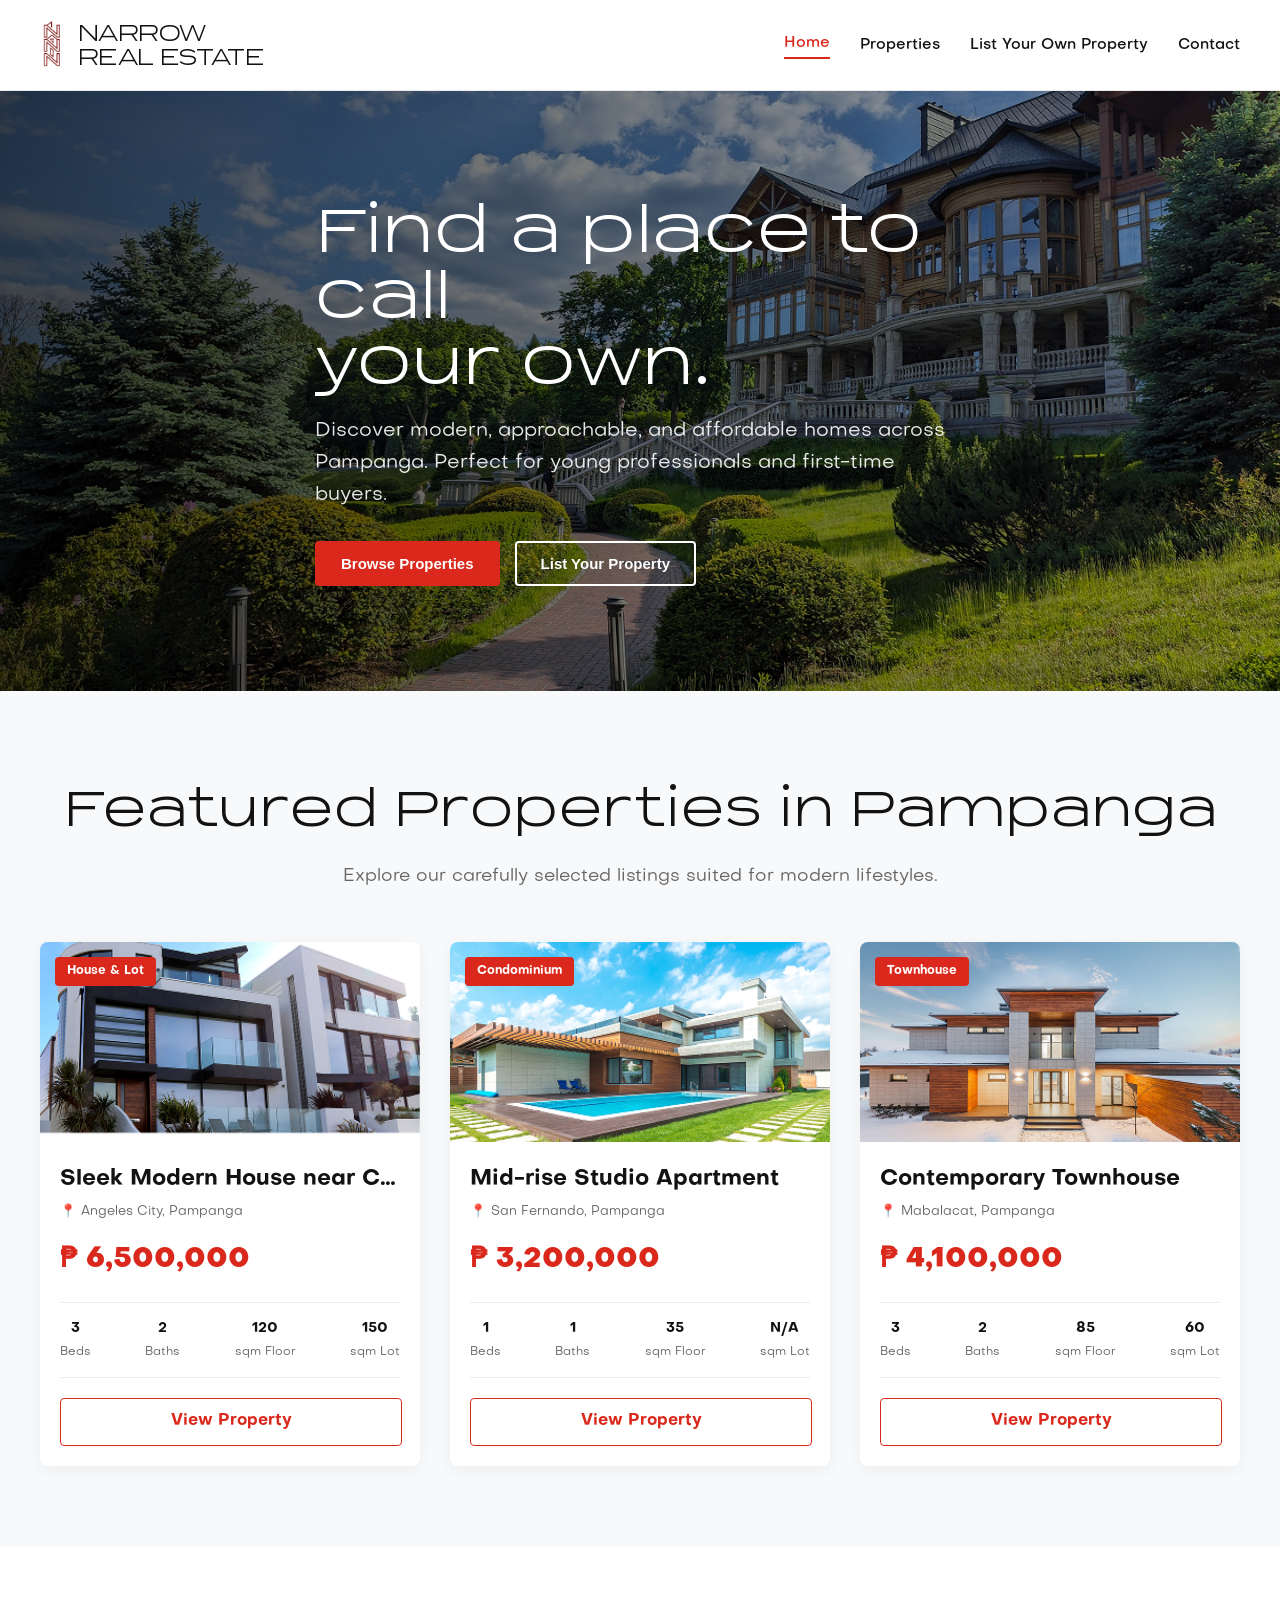
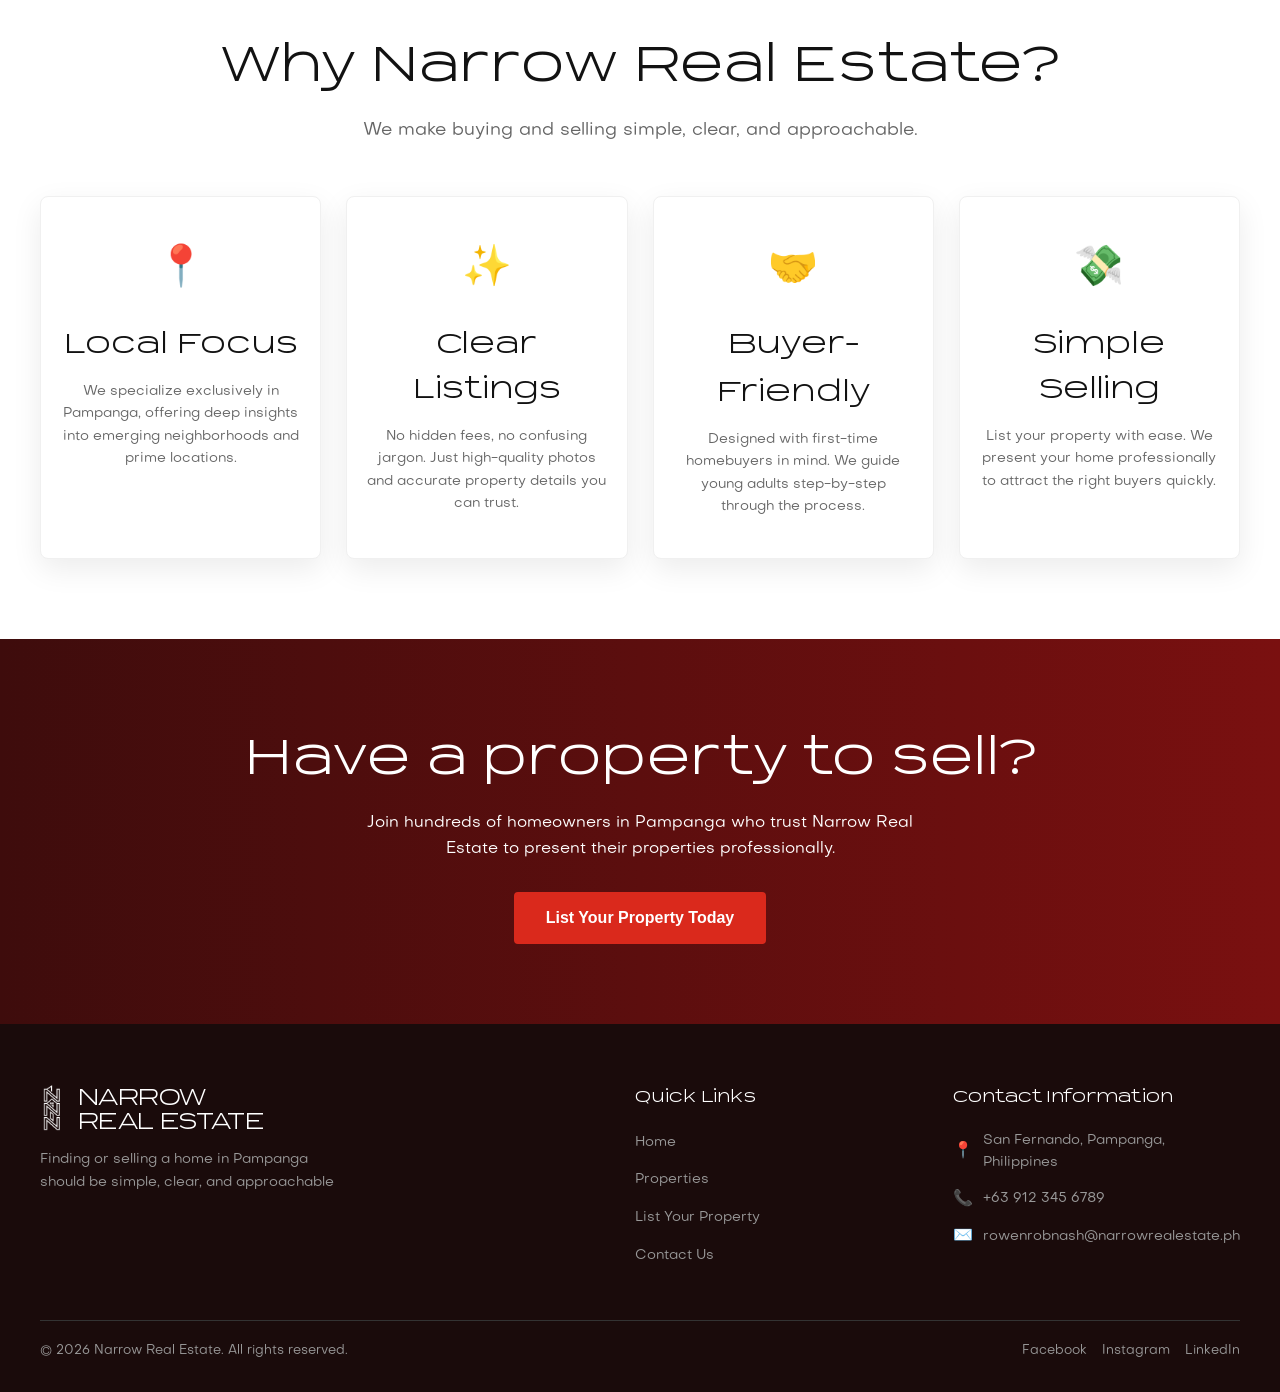
==== index.html @ ad701f7e "Index/Home Page" ====
<!DOCTYPE html>
<html lang="en">
<head>
    <meta charset="UTF-8">
    <meta name="viewport" content="width=device-width, initial-scale=1.0">
    <title>Narrow Real Estate</title>
    <link rel="stylesheet" href="styles.css">
    <link rel="stylesheet" href="index.css">
</head>
<body>

    <header>
        <div class="nav-container">
            <a href="#" class="logo">
                <img src="images/narrow.png" alt="Narrow Real Estate Logo" class="brand-logo-img">
                <div class="brand-text">
                    <span>NARROW</span>
                    <span>REAL ESTATE</span>
                </div>
            </a>
            <nav class="nav-links">
                <a href="#" class="active">Home</a>
                <a href="#">Properties</a>
                <a href="#">List Your Own Property</a>
                <a href="#">Contact</a>
            </nav>
        </div>
    </header>

    <section class="hero">
        <div class="container">
            <div class="hero-content">
                <h1>Find a place to<br>call<br>your own.</h1>
                <p>Discover modern, approachable, and affordable homes across Pampanga. Perfect for young professionals and first-time buyers.</p>
                <div class="hero-buttons">
                    <button type="button" class="btn btn-primary">Browse Properties</button>
                    <button type="button" class="btn btn-outline">List Your Property</button>
                </div>
            </div>
        </div>
    </section>

    <section class="featured-properties">
        <div class="container">
            <h2 class="section-title">Featured Properties in Pampanga</h2>
            <p class="section-subtitle">Explore our carefully selected listings suited for modern lifestyles.</p>

            <div class="properties-grid">
                <div class="property-card">
                    <div class="property-img-container">
                        <span class="badge">House &amp; Lot</span>
                        <img src="images/house1.png" alt="Sleek Modern House">
                    </div>
                    <div class="property-info">
                        <h3>Sleek Modern House near Clark</h3>
                        <div class="location">
                            <span class="icon">📍</span> Angeles City, Pampanga
                        </div>
                        <div class="price">₱ 6,500,000</div>
                        <div class="stats">
                            <div class="stat-item"><span>3</span> Beds</div>
                            <div class="stat-item"><span>2</span> Baths</div>
                            <div class="stat-item"><span>120</span> sqm Floor</div>
                            <div class="stat-item"><span>150</span> sqm Lot</div>
                        </div>
                        <a href="#" class="btn-view">View Property</a>
                    </div>
                </div>

                <div class="property-card">
                    <div class="property-img-container">
                        <span class="badge">Condominium</span>
                        <img src="images/house2.png" alt="Studio Apartment">
                    </div>
                    <div class="property-info">
                        <h3>Mid<span class="sans-hyphen">-</span>rise Studio Apartment</h3>
                        <div class="location">
                            <span class="icon">📍</span> San Fernando, Pampanga
                        </div>
                        <div class="price">₱ 3,200,000</div>
                        <div class="stats">
                            <div class="stat-item"><span>1</span> Beds</div>
                            <div class="stat-item"><span>1</span> Baths</div>
                            <div class="stat-item"><span>35</span> sqm Floor</div>
                            <div class="stat-item"><span>N/A</span> sqm Lot</div>
                        </div>
                        <a href="#" class="btn-view">View Property</a>
                    </div>
                </div>

                <div class="property-card">
                    <div class="property-img-container">
                        <span class="badge">Townhouse</span>
                        <img src="images/house3.png" alt="Contemporary Townhouse">
                    </div>
                    <div class="property-info">
                        <h3>Contemporary Townhouse</h3>
                        <div class="location">
                            <span class="icon">📍</span> Mabalacat, Pampanga
                        </div>
                        <div class="price">₱ 4,100,000</div>
                        <div class="stats">
                            <div class="stat-item"><span>3</span> Beds</div>
                            <div class="stat-item"><span>2</span> Baths</div>
                            <div class="stat-item"><span>85</span> sqm Floor</div>
                            <div class="stat-item"><span>60</span> sqm Lot</div>
                        </div>
                        <a href="#" class="btn-view">View Property</a>
                    </div>
                </div>
            </div>
        </div>
    </section>

    <section class="why-us">
        <div class="container">
            <h2 class="section-title">Why Narrow Real Estate?</h2>
            <p class="section-subtitle">We make buying and selling simple, clear, and approachable.</p>

            <div class="features-grid">
                <div class="feature-card">
                    <span class="feature-icon">📍</span>
                    <h3>Local Focus</h3>
                    <p>We specialize exclusively in Pampanga, offering deep insights into emerging neighborhoods and prime locations.</p>
                </div>
                <div class="feature-card">
                    <span class="feature-icon">✨</span>
                    <h3>Clear Listings</h3>
                    <p>No hidden fees, no confusing jargon. Just high-quality photos and accurate property details you can trust.</p>
                </div>
                <div class="feature-card">
                    <span class="feature-icon">🤝</span>
                    <h3>Buyer<span class="sans-hyphen">-</span>Friendly</h3>
                    <p>Designed with first-time homebuyers in mind. We guide young adults step-by-step through the process.</p>
                </div>
                <div class="feature-card">
                    <span class="feature-icon">💸</span>
                    <h3>Simple Selling</h3>
                    <p>List your property with ease. We present your home professionally to attract the right buyers quickly.</p>
                </div>
            </div>
        </div>
    </section>

    <section class="cta">
        <div class="container">
            <h2>Have a property to sell?</h2>
            <p>Join hundreds of homeowners in Pampanga who trust Narrow Real Estate to present their properties professionally.</p>
            <button type="button" class="btn btn-primary btn-cta">List Your Property Today</button>
        </div>
    </section>

    <footer>
        <div class="container">
            <div class="footer-grid">
                <div class="footer-col">
                    <a href="#" class="footer-logo">
                        <img src="images/narrow.png" alt="Narrow Logo" class="brand-logo-img footer-logo-img">
                        <div class="brand-text">
                            <span>NARROW</span>
                            <span>REAL ESTATE</span>
                        </div>
                    </a>
                    <p>Finding or selling a home in Pampanga should be simple, clear, and approachable</p>
                </div>
                <div class="footer-col">
                    <h4>Quick Links</h4>
                    <ul>
                        <li><a href="#">Home</a></li>
                        <li><a href="#">Properties</a></li>
                        <li><a href="#">List Your Property</a></li>
                        <li><a href="#">Contact Us</a></li>
                    </ul>
                </div>
                <div class="footer-col">
                    <h4>Contact Information</h4>
                    <ul class="footer-contact">
                        <li class="contact-item">
                            <span class="icon">📍</span>
                            <span class="text">San Fernando, Pampanga, Philippines</span>
                        </li>
                        <li class="contact-item">
                            <span class="icon">📞</span>
                            <span class="text">+63 912 345 6789</span>
                        </li>
                        <li class="contact-item">
                            <span class="icon">✉️</span>
                            <span class="text">rowenrobnash@narrowrealestate.ph</span>
                        </li>
                    </ul>
                </div>
            </div>
            <div class="footer-bottom">
                <p>© 2026 Narrow Real Estate. All rights reserved.</p>
                <div class="social-links">
                    <a href="#">Facebook</a>
                    <a href="#">Instagram</a>
                    <a href="#">LinkedIn</a>
                </div>
            </div>
        </div>
    </footer>

</body>
</html>
---- styles.css ----
/* fonts */
@font-face {
    font-family: 'Sabrosa';
    src: url('fonts/sabrosa/sabrosa-light.ttf') format('truetype');
    font-weight: 300;
    font-style: normal;
}

@font-face {
    font-family: 'Sabrosa';
    src: url('fonts/sabrosa/sabrosa-lightitalic.ttf') format('truetype');
    font-weight: 300;
    font-style: italic;
}

@font-face {
    font-family: 'Sabrosa';
    src: url('fonts/sabrosa/sabrosa-regular.ttf') format('truetype');
    font-weight: 400;
    font-style: normal;
}

@font-face {
    font-family: 'Sabrosa';
    src: url('fonts/sabrosa/sabrosa-italic.ttf') format('truetype');
    font-weight: 400;
    font-style: italic;
}

@font-face {
    font-family: 'Sabrosa';
    src: url('fonts/sabrosa/sabrosa-medium.ttf') format('truetype');
    font-weight: 500;
    font-style: normal;
}

@font-face {
    font-family: 'Sabrosa';
    src: url('fonts/sabrosa/sabrosa-mediumitalic.ttf') format('truetype');
    font-weight: 500;
    font-style: italic;
}

@font-face {
    font-family: 'Sabrosa';
    src: url('fonts/sabrosa/sabrosa-bold.ttf') format('truetype');
    font-weight: 700;
    font-style: normal;
}

@font-face {
    font-family: 'Sabrosa';
    src: url('fonts/sabrosa/sabrosa-bolditalic.ttf') format('truetype');
    font-weight: 700;
    font-style: italic;
}

@font-face {
    font-family: 'Sabrosa';
    src: url('fonts/sabrosa/sabrosa-black.ttf') format('truetype');
    font-weight: 900;
    font-style: normal;
}

@font-face {
    font-family: 'Sabrosa';
    src: url('fonts/sabrosa/sabrosa-blackitalic.ttf') format('truetype');
    font-weight: 900;
    font-style: italic;
}

@font-face {
    font-family: 'Objectivity';
    src: url('fonts/objectivity/Objectivity-Thin.woff2') format('woff2');
    font-weight: 100;
    font-style: normal;
}

@font-face {
    font-family: 'Objectivity';
    src: url('fonts/objectivity/Objectivity-ThinSlanted.woff2') format('woff2');
    font-weight: 100;
    font-style: italic;
}

@font-face {
    font-family: 'Objectivity';
    src: url('fonts/objectivity/Objectivity-Light.woff2') format('woff2');
    font-weight: 300;
    font-style: normal;
}

@font-face {
    font-family: 'Objectivity';
    src: url('fonts/objectivity/Objectivity-LightSlanted.woff2') format('woff2');
    font-weight: 300;
    font-style: italic;
}

@font-face {
    font-family: 'Objectivity';
    src: url('fonts/objectivity/Objectivity-Regular.woff2') format('woff2');
    font-weight: 400;
    font-style: normal;
}

@font-face {
    font-family: 'Objectivity';
    src: url('fonts/objectivity/Objectivity-RegularSlanted.woff2') format('woff2');
    font-weight: 400;
    font-style: italic;
}

@font-face {
    font-family: 'Objectivity';
    src: url('fonts/objectivity/Objectivity-Medium.woff2') format('woff2');
    font-weight: 500;
    font-style: normal;
}

@font-face {
    font-family: 'Objectivity';
    src: url('fonts/objectivity/Objectivity-MediumSlanted.woff2') format('woff2');
    font-weight: 500;
    font-style: italic;
}

@font-face {
    font-family: 'Objectivity';
    src: url('fonts/objectivity/Objectivity-Bold.woff2') format('woff2');
    font-weight: 700;
    font-style: normal;
}

@font-face {
    font-family: 'Objectivity';
    src: url('fonts/objectivity/Objectivity-BoldSlanted.woff2') format('woff2');
    font-weight: 700;
    font-style: italic;
}

@font-face {
    font-family: 'Objectivity';
    src: url('fonts/objectivity/Objectivity-ExtraBold.woff2') format('woff2');
    font-weight: 800;
    font-style: normal;
}

@font-face {
    font-family: 'Objectivity';
    src: url('fonts/objectivity/Objectivity-ExtraBoldSlanted.woff2') format('woff2');
    font-weight: 800;
    font-style: italic;
}

@font-face {
    font-family: 'Objectivity';
    src: url('fonts/objectivity/Objectivity-Black.woff2') format('woff2');
    font-weight: 900;
    font-style: normal;
}

@font-face {
    font-family: 'Objectivity';
    src: url('fonts/objectivity/Objectivity-BlackSlanted.woff2') format('woff2');
    font-weight: 900;
    font-style: italic;
}

@font-face {
    font-family: 'Objectivity';
    src: url('fonts/objectivity/Objectivity-Super.woff2') format('woff2');
    font-weight: 950;
    font-style: normal;
}

@font-face {
    font-family: 'Objectivity';
    src: url('fonts/objectivity/Objectivity-SuperSlanted.woff2') format('woff2');
    font-weight: 950;
    font-style: italic;
}

/* vars */
:root {
    --primary-red: #da291c;
    --primary-red-hover: #b81e13;
    --text-dark: #121212;
    --text-gray: #666666;
    --bg-light: #f8f9fa;
    --bg-dark: #1a0b0b;
    --font-main: 'Objectivity', 'Segoe UI', Tahoma, Geneva, Verdana, sans-serif;
}

/* base */
* {
    margin: 0;
    padding: 0;
}

body {
    color: var(--text-dark);
    background-color: #ffffff;
    font-family: var(--font-main);
    line-height: 1.6;
}

h1, h2, h3, h4, .brand-text {
    font-family: 'Sabrosa', var(--font-main);
    font-weight: normal; 
}

/* helpers */
.sans-hyphen {
    font-family: var(--font-main);
}

a {
    text-decoration: none;
    color: inherit;
}

ul {
    list-style: none;
}

/* layout */
.container {
    max-width: 1200px;
    margin: 0 auto;
    padding: 0 20px;
}

/* components */
.btn {
    padding: 12px 24px;
    font-size: 15px;
    font-weight: 600;
    border-radius: 4px;
    cursor: pointer;
    transition: all 0.3s ease;
    display: inline-block;
}

.btn:hover {
    transform: translateY(-2px);
    box-shadow: 0 4px 10px rgba(0, 0, 0, 0.15);
}

.btn:active {
    transform: translateY(0);
    box-shadow: none;
}

.btn-primary {
    background-color: var(--primary-red);
    color: #fff;
    border: 2px solid var(--primary-red);
}

.btn-primary:hover {
    background-color: var(--primary-red-hover);
    border-color: var(--primary-red-hover);
}

/* header */
header {
    background-color: #ffffff;
    padding: 20px 0;
    border-bottom: 1px solid #eaeaea;
}

.nav-container {
    display: flex;
    justify-content: space-between;
    align-items: center;
    max-width: 1200px;
    margin: 0 auto;
    padding: 0 20px;
}

.logo {
    display: flex;
    align-items: center;
    gap: 15px;
    transition: opacity 0.3s ease;
}

.logo:hover {
    opacity: 0.8;
}

.brand-logo-img {
    height: 50px;
    width: auto;
}

.brand-text {
    font-size: 22px;
    letter-spacing: -0.5px;
    text-transform: uppercase;
    line-height: 1.1;
    display: flex;
    flex-direction: column;
}

.nav-links {
    display: flex;
    gap: 30px;
    align-items: center;
}

.nav-links a {
    font-size: 15px;
    font-weight: 500;
    color: var(--text-dark);
    transition: color 0.3s ease;
    position: relative;
}

.nav-links a:hover,
.nav-links a.active {
    color: var(--primary-red);
}

.nav-links a.active {
    border-bottom: 2px solid var(--primary-red);
    padding-bottom: 2px;
}

/* footer */
footer {
    background-color: var(--bg-dark);
    color: #ffffff;
    padding: 60px 0 30px;
}

.footer-grid {
    display: grid;
    grid-template-columns: 2fr 1fr 1fr;
    gap: 40px;
    margin-bottom: 40px;
}

.footer-logo {
    margin-bottom: 15px;
    display: inline-flex;
    align-items: center;
    gap: 15px;
    transition: opacity 0.3s ease;
}

.footer-logo:hover {
    opacity: 0.8;
}

.footer-logo-img {
    filter: brightness(0) invert(1);
    height: 50px;
    width: auto;
}

.footer-col p {
    color: #999;
    font-size: 14px;
    max-width: 300px;
}

.footer-col h4 {
    font-size: 16px;
    margin-bottom: 20px;
}

.footer-col ul li {
    margin-bottom: 12px;
}

.footer-col ul li a {
    color: #999;
    font-size: 14px;
    transition: color 0.3s ease;
}

.footer-col ul li a:hover {
    color: #fff;
}

.contact-item {
    display: flex;
    align-items: center;
    gap: 10px;
    color: #999;
    font-size: 14px;
}

.contact-item .icon {
    flex-shrink: 0;
    font-size: 16px;
    display: flex;
    align-items: center;
    justify-content: center;
}

.footer-bottom {
    display: flex;
    justify-content: space-between;
    align-items: center;
    border-top: 1px solid #333;
    padding-top: 20px;
    color: #999;
    font-size: 13px;
}

.social-links {
    display: flex;
    gap: 15px;
}

.social-links a {
    transition: color 0.3s ease;
}

.social-links a:hover {
    color: #ffffff;
}
---- index.css ----
/* hero */
.hero {
    position: relative;
    height: 600px;
    background: url('images/hero.png') center/cover no-repeat;
    display: flex;
    align-items: center;
}

.hero::before {
    content: '';
    position: absolute;
    top: 0; left: 0; right: 0; bottom: 0;
    background: linear-gradient(to right, rgba(0,0,0,0.7) 0%, rgba(0,0,0,0.3) 100%);
}

.hero-content {
    position: relative;
    z-index: 1;
    max-width: 650px;
    color: #ffffff;
}

.hero-content h1 {
    font-size: 60px; 
    font-weight: normal; 
    line-height: 1.1;
    margin-bottom: 20px;
}

.hero-content p {
    font-size: 20px; 
    margin-bottom: 30px;
    opacity: 0.9;
}

.hero-buttons {
    display: flex;
    gap: 15px;
}

.btn-outline {
    background-color: transparent;
    color: #fff;
    border: 2px solid #fff;
}

.btn-outline:hover {
    background-color: #fff;
    color: var(--text-dark);
}

/* properties */
.featured-properties {
    background-color: var(--bg-light);
    padding: 80px 0;
    text-align: center;
}

.section-title {
    font-size: 48px; 
    font-weight: normal; 
    margin-bottom: 15px;
}

.section-subtitle {
    font-size: 18px; 
    color: var(--text-gray);
    margin-bottom: 50px;
}

.properties-grid {
    display: grid;
    grid-template-columns: repeat(3, 1fr);
    gap: 30px;
    text-align: left;
}

/* property card */
.property-card {
    background: #ffffff;
    border-radius: 8px;
    overflow: hidden;
    box-shadow: 0 4px 15px rgba(0,0,0,0.05);
    transition: transform 0.3s ease, box-shadow 0.3s ease;
}

.property-card:hover {
    transform: translateY(-8px);
    box-shadow: 0 12px 24px rgba(0,0,0,0.1);
}

.property-img-container {
    position: relative;
    height: 200px;
    overflow: hidden;
}

.property-img-container img {
    width: 100%;
    height: 100%;
    object-fit: cover;
    transition: transform 0.5s ease;
}

.property-card:hover .property-img-container img {
    transform: scale(1.05);
}

.badge {
    position: absolute;
    top: 15px;
    left: 15px;
    background-color: var(--primary-red);
    color: #fff;
    padding: 5px 12px;
    font-size: 12px;
    font-weight: 700;
    border-radius: 4px;
    z-index: 2; /* Keeps badge above zooming image */
}

.property-info {
    padding: 20px;
}

.property-info h3 {
    font-family: var(--font-main); 
    font-size: 22px;
    font-weight: 700;
    margin-bottom: 5px;
    white-space: nowrap;
    overflow: hidden;
    text-overflow: ellipsis;
}

.location {
    color: var(--text-gray);
    font-size: 13px;
    margin-bottom: 15px;
    display: flex;
    align-items: center;
    gap: 5px;
}

.price {
    font-family: var(--font-main);
    font-size: 28px; 
    font-weight: 800;
    color: var(--primary-red);
    margin-bottom: 20px;
}

.stats {
    display: flex;
    justify-content: space-between;
    border-top: 1px solid #eaeaea;
    border-bottom: 1px solid #eaeaea;
    padding: 15px 0;
    margin-bottom: 20px;
}

.stat-item {
    text-align: center;
    font-size: 12px;
    color: var(--text-gray);
}

.stat-item span {
    display: block;
    font-weight: 700;
    font-size: 14px;
    color: var(--text-dark);
    margin-bottom: 2px;
}

.btn-view {
    display: block;
    width: 100%;
    text-align: center;
    padding: 10px 0;
    color: var(--primary-red);
    border: 1px solid var(--primary-red);
    border-radius: 4px;
    font-weight: 600;
    transition: all 0.3s ease;
}

.btn-view:hover {
    background-color: var(--primary-red);
    color: #fff;
    transform: translateY(0); /* Resets the global .btn transform so it doesn't jump inside the card */
    box-shadow: none;
}

/* features */
.why-us {
    padding: 80px 0;
    text-align: center;
}

.features-grid {
    display: grid;
    grid-template-columns: repeat(4, 1fr);
    gap: 25px;
    margin-top: 40px;
}

.feature-card {
    background: #ffffff;
    padding: 40px 20px;
    border-radius: 8px;
    box-shadow: 0 10px 30px rgba(0,0,0,0.08);
    border: 1px solid #f0f0f0;
    transition: transform 0.3s ease, box-shadow 0.3s ease;
}

.feature-card:hover {
    transform: translateY(-5px);
    box-shadow: 0 15px 35px rgba(0,0,0,0.12);
}

.feature-icon {
    font-size: 40px;
    margin-bottom: 20px;
    display: block;
    transition: transform 0.3s ease;
}

.feature-card:hover .feature-icon {
    transform: scale(1.1);
}

.feature-card h3 {
    font-size: 28px; 
    font-weight: normal; 
    margin-bottom: 15px;
}

.feature-card p {
    font-size: 14px;
    color: var(--text-gray);
}

/* cta */
.cta {
    background: linear-gradient(to right, #3e0c0c, #7a1010);
    padding: 80px 0;
    text-align: center;
    color: #ffffff;
}

.cta h2 {
    font-size: 48px; 
    font-weight: normal; 
    margin-bottom: 15px;
}

.cta p {
    font-size: 16px;
    margin-bottom: 30px;
    max-width: 600px;
    margin-left: auto;
    margin-right: auto;
}

.btn-cta {
    padding: 15px 30px;
    font-size: 16px;
}
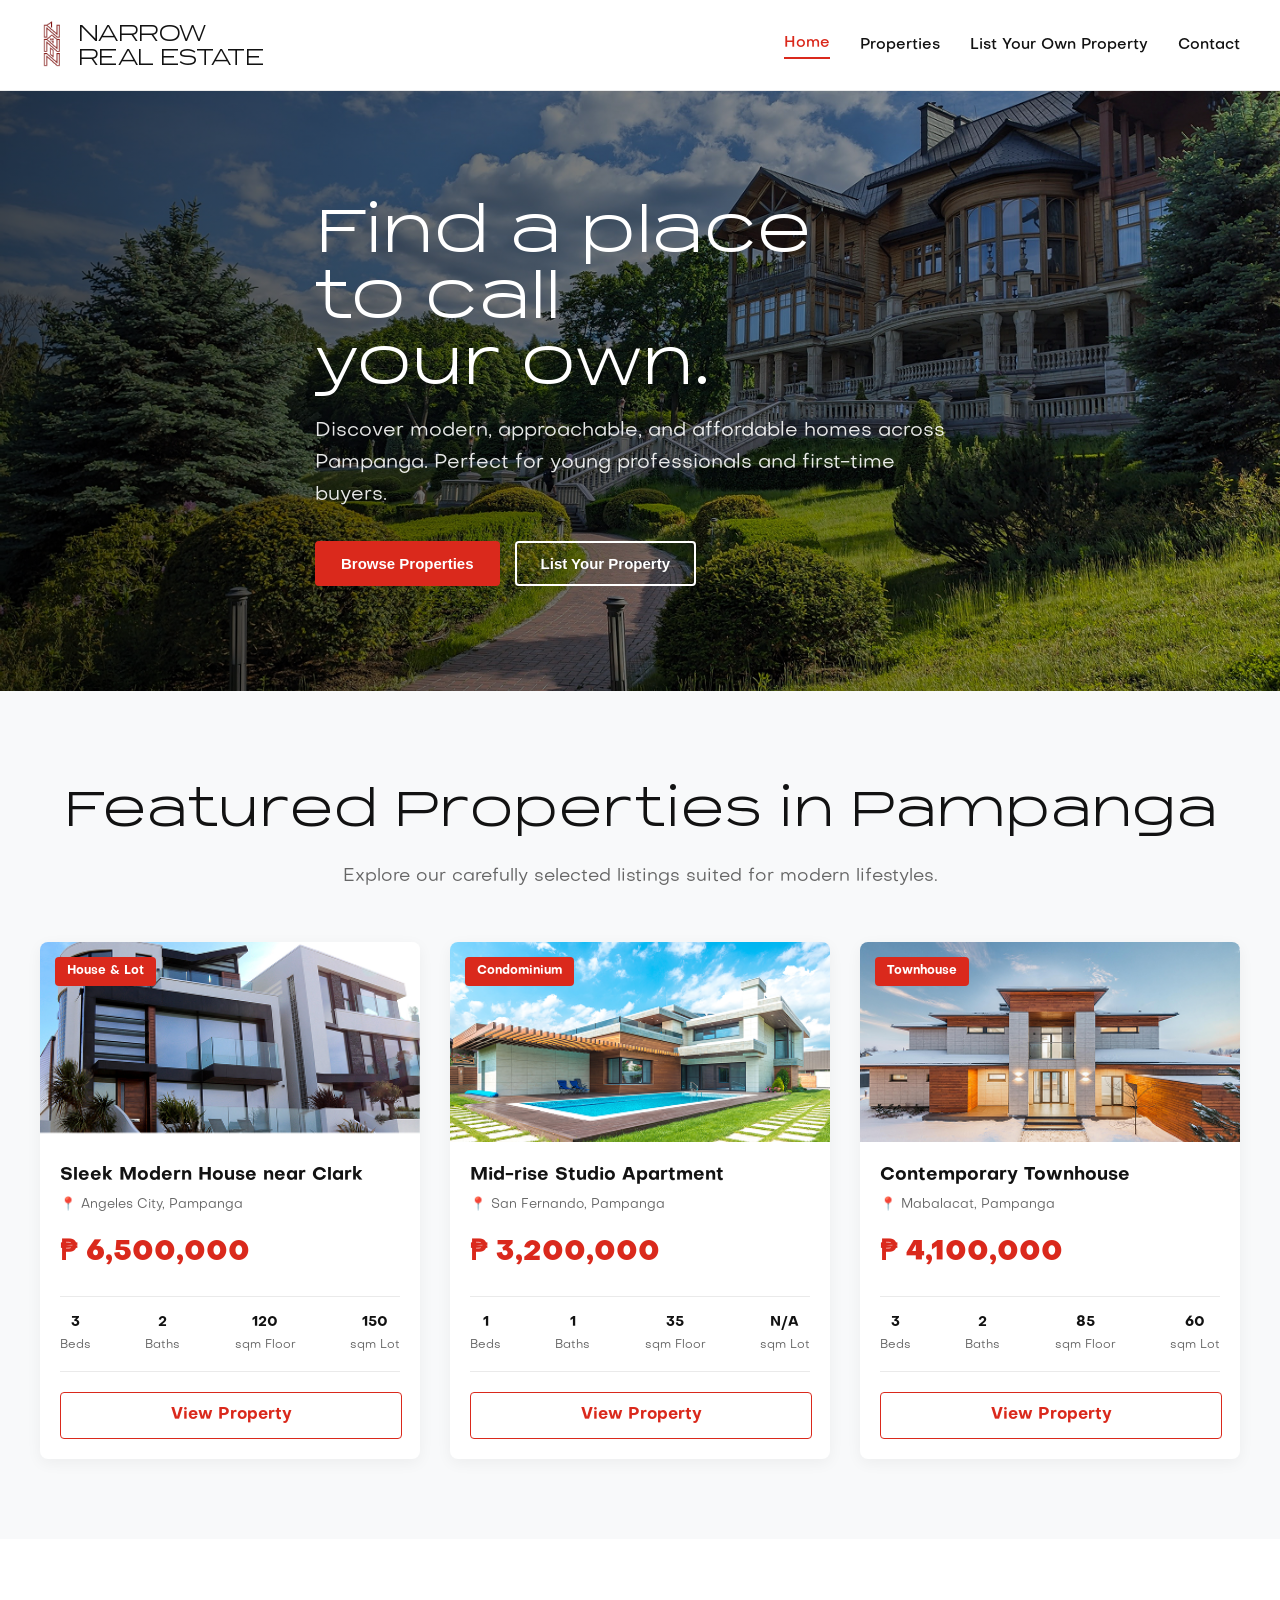
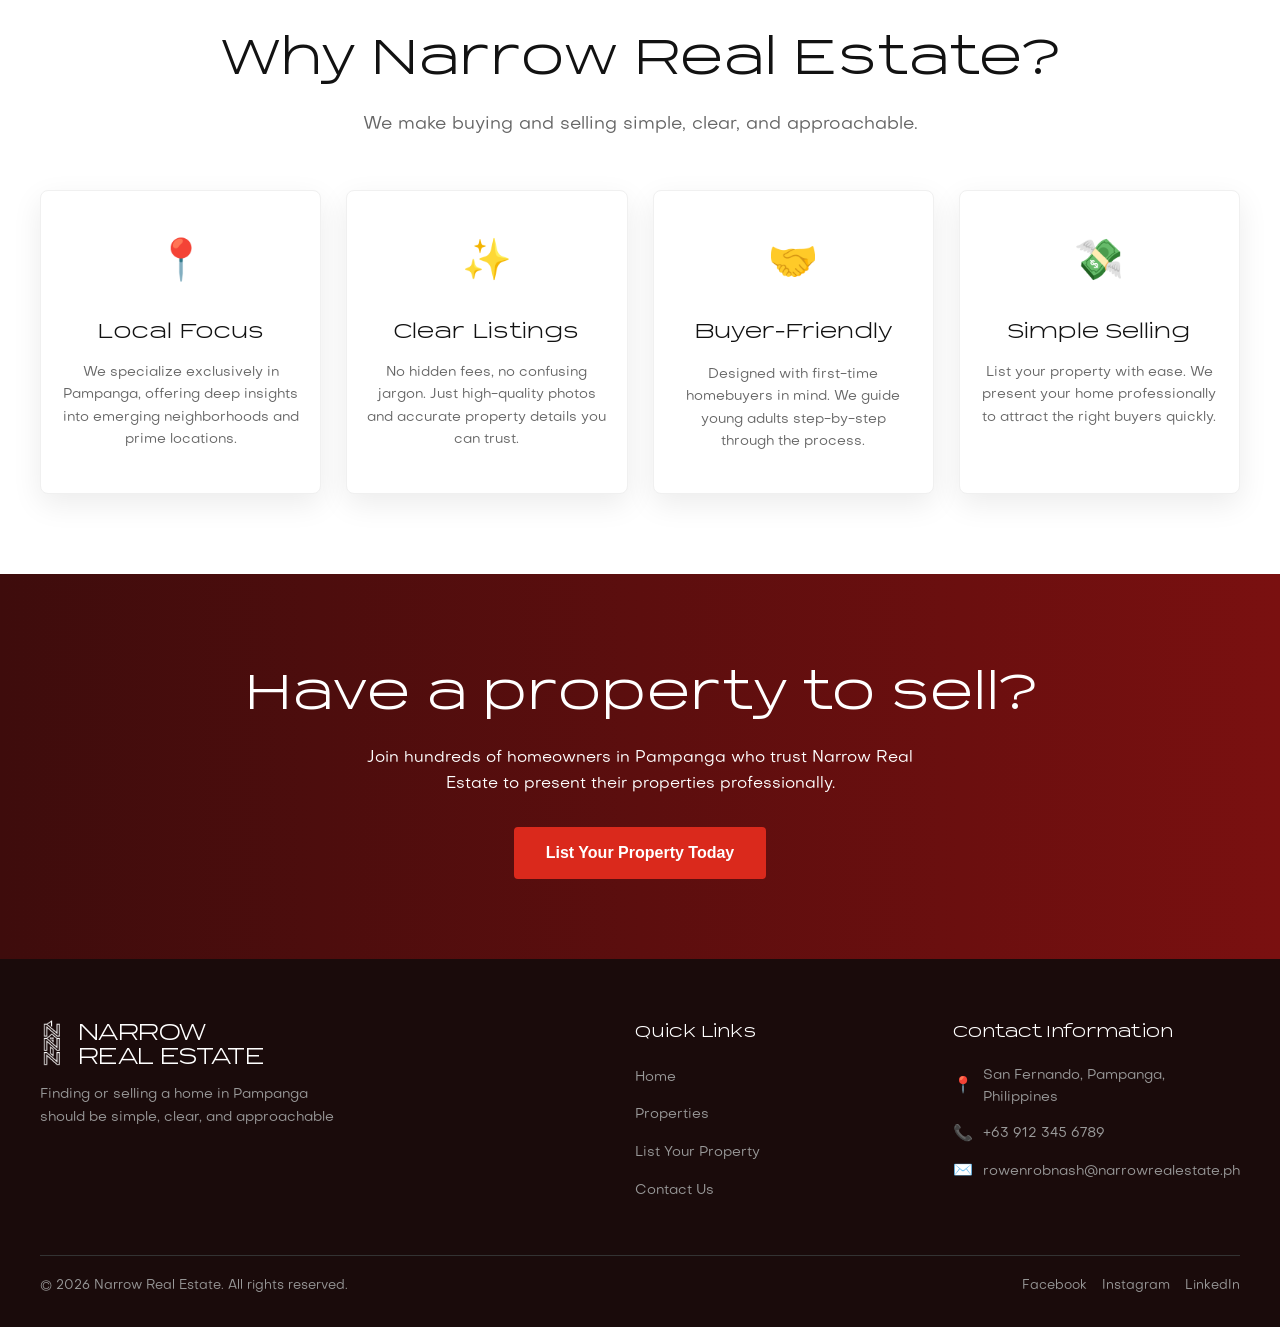
==== commit 3271421a: "Various Fixes" ====
--- a/index.html
+++ b/index.html
@@ -1,205 +1,244 @@
-<!DOCTYPE html>
+<!doctype html>
 <html lang="en">
-<head>
-    <meta charset="UTF-8">
-    <meta name="viewport" content="width=device-width, initial-scale=1.0">
+  <head>
+    <meta charset="UTF-8" />
+    <meta name="viewport" content="width=device-width, initial-scale=1.0" />
     <title>Narrow Real Estate</title>
-    <link rel="stylesheet" href="styles.css">
-    <link rel="stylesheet" href="index.css">
-</head>
-<body>
-
+    <link rel="stylesheet" href="styles.css" />
+    <link rel="stylesheet" href="index.css" />
+  </head>
+  <body>
     <header>
-        <div class="nav-container">
-            <a href="#" class="logo">
-                <img src="images/narrow.png" alt="Narrow Real Estate Logo" class="brand-logo-img">
-                <div class="brand-text">
-                    <span>NARROW</span>
-                    <span>REAL ESTATE</span>
-                </div>
+      <div class="nav-container">
+        <a href="#" class="logo">
+          <img
+            src="images/narrow.png"
+            alt="Narrow Real Estate Logo"
+            class="brand-logo-img"
+          />
+          <div class="brand-text">
+            <span>NARROW</span>
+            <span>REAL ESTATE</span>
+          </div>
+        </a>
+        <nav class="nav-links">
+          <a href="#" class="active">Home</a>
+          <a href="#">Properties</a>
+          <a href="#">List Your Own Property</a>
+          <a href="#">Contact</a>
+        </nav>
+      </div>
+    </header>
+
+    <section class="hero">
+      <div class="container">
+        <div class="hero-content">
+          <h1>Find a place<br />to call<br />your own.</h1>
+          <p>
+            Discover modern, approachable, and affordable homes across Pampanga.
+            Perfect for young professionals and first-time buyers.
+          </p>
+          <div class="hero-buttons">
+            <button type="button" class="btn btn-primary">
+              Browse Properties
+            </button>
+            <button type="button" class="btn btn-outline">
+              List Your Property
+            </button>
+          </div>
+        </div>
+      </div>
+    </section>
+
+    <section class="featured-properties">
+      <div class="container">
+        <h2 class="section-title">Featured Properties in Pampanga</h2>
+        <p class="section-subtitle">
+          Explore our carefully selected listings suited for modern lifestyles.
+        </p>
+
+        <div class="properties-grid">
+          <div class="property-card">
+            <div class="property-img-container">
+              <span class="badge">House &amp; Lot</span>
+              <img src="images/house1.png" alt="Sleek Modern House" />
+            </div>
+            <div class="property-info">
+              <h3>Sleek Modern House near Clark</h3>
+              <div class="location">
+                <span class="icon">📍</span> Angeles City, Pampanga
+              </div>
+              <div class="price">₱ 6,500,000</div>
+              <div class="stats">
+                <div class="stat-item"><span>3</span> Beds</div>
+                <div class="stat-item"><span>2</span> Baths</div>
+                <div class="stat-item"><span>120</span> sqm Floor</div>
+                <div class="stat-item"><span>150</span> sqm Lot</div>
+              </div>
+              <a href="#" class="btn-view">View Property</a>
+            </div>
+          </div>
+
+          <div class="property-card">
+            <div class="property-img-container">
+              <span class="badge">Condominium</span>
+              <img src="images/house2.png" alt="Studio Apartment" />
+            </div>
+            <div class="property-info">
+              <h3>
+                Mid<span class="sans-hyphen">-</span>rise Studio Apartment
+              </h3>
+              <div class="location">
+                <span class="icon">📍</span> San Fernando, Pampanga
+              </div>
+              <div class="price">₱ 3,200,000</div>
+              <div class="stats">
+                <div class="stat-item"><span>1</span> Beds</div>
+                <div class="stat-item"><span>1</span> Baths</div>
+                <div class="stat-item"><span>35</span> sqm Floor</div>
+                <div class="stat-item"><span>N/A</span> sqm Lot</div>
+              </div>
+              <a href="#" class="btn-view">View Property</a>
+            </div>
+          </div>
+
+          <div class="property-card">
+            <div class="property-img-container">
+              <span class="badge">Townhouse</span>
+              <img src="images/house3.png" alt="Contemporary Townhouse" />
+            </div>
+            <div class="property-info">
+              <h3>Contemporary Townhouse</h3>
+              <div class="location">
+                <span class="icon">📍</span> Mabalacat, Pampanga
+              </div>
+              <div class="price">₱ 4,100,000</div>
+              <div class="stats">
+                <div class="stat-item"><span>3</span> Beds</div>
+                <div class="stat-item"><span>2</span> Baths</div>
+                <div class="stat-item"><span>85</span> sqm Floor</div>
+                <div class="stat-item"><span>60</span> sqm Lot</div>
+              </div>
+              <a href="#" class="btn-view">View Property</a>
+            </div>
+          </div>
+        </div>
+      </div>
+    </section>
+
+    <section class="why-us">
+      <div class="container">
+        <h2 class="section-title">Why Narrow Real Estate?</h2>
+        <p class="section-subtitle">
+          We make buying and selling simple, clear, and approachable.
+        </p>
+
+        <div class="features-grid">
+          <div class="feature-card">
+            <span class="feature-icon">📍</span>
+            <h3>Local Focus</h3>
+            <p>
+              We specialize exclusively in Pampanga, offering deep insights into
+              emerging neighborhoods and prime locations.
+            </p>
+          </div>
+          <div class="feature-card">
+            <span class="feature-icon">✨</span>
+            <h3>Clear Listings</h3>
+            <p>
+              No hidden fees, no confusing jargon. Just high-quality photos and
+              accurate property details you can trust.
+            </p>
+          </div>
+          <div class="feature-card">
+            <span class="feature-icon">🤝</span>
+            <h3>Buyer<span class="sans-hyphen">-</span>Friendly</h3>
+            <p>
+              Designed with first-time homebuyers in mind. We guide young adults
+              step-by-step through the process.
+            </p>
+          </div>
+          <div class="feature-card">
+            <span class="feature-icon">💸</span>
+            <h3>Simple Selling</h3>
+            <p>
+              List your property with ease. We present your home professionally
+              to attract the right buyers quickly.
+            </p>
+          </div>
+        </div>
+      </div>
+    </section>
+
+    <section class="cta">
+      <div class="container">
+        <h2>Have a property to sell?</h2>
+        <p>
+          Join hundreds of homeowners in Pampanga who trust Narrow Real Estate
+          to present their properties professionally.
+        </p>
+        <button type="button" class="btn btn-primary btn-cta">
+          List Your Property Today
+        </button>
+      </div>
+    </section>
+
+    <footer>
+      <div class="container">
+        <div class="footer-grid">
+          <div class="footer-col">
+            <a href="#" class="footer-logo">
+              <img
+                src="images/narrow.png"
+                alt="Narrow Logo"
+                class="brand-logo-img footer-logo-img"
+              />
+              <div class="brand-text">
+                <span>NARROW</span>
+                <span>REAL ESTATE</span>
+              </div>
             </a>
-            <nav class="nav-links">
-                <a href="#" class="active">Home</a>
-                <a href="#">Properties</a>
-                <a href="#">List Your Own Property</a>
-                <a href="#">Contact</a>
-            </nav>
-        </div>
-    </header>
-
-    <section class="hero">
-        <div class="container">
-            <div class="hero-content">
-                <h1>Find a place to<br>call<br>your own.</h1>
-                <p>Discover modern, approachable, and affordable homes across Pampanga. Perfect for young professionals and first-time buyers.</p>
-                <div class="hero-buttons">
-                    <button type="button" class="btn btn-primary">Browse Properties</button>
-                    <button type="button" class="btn btn-outline">List Your Property</button>
-                </div>
-            </div>
-        </div>
-    </section>
-
-    <section class="featured-properties">
-        <div class="container">
-            <h2 class="section-title">Featured Properties in Pampanga</h2>
-            <p class="section-subtitle">Explore our carefully selected listings suited for modern lifestyles.</p>
-
-            <div class="properties-grid">
-                <div class="property-card">
-                    <div class="property-img-container">
-                        <span class="badge">House &amp; Lot</span>
-                        <img src="images/house1.png" alt="Sleek Modern House">
-                    </div>
-                    <div class="property-info">
-                        <h3>Sleek Modern House near Clark</h3>
-                        <div class="location">
-                            <span class="icon">📍</span> Angeles City, Pampanga
-                        </div>
-                        <div class="price">₱ 6,500,000</div>
-                        <div class="stats">
-                            <div class="stat-item"><span>3</span> Beds</div>
-                            <div class="stat-item"><span>2</span> Baths</div>
-                            <div class="stat-item"><span>120</span> sqm Floor</div>
-                            <div class="stat-item"><span>150</span> sqm Lot</div>
-                        </div>
-                        <a href="#" class="btn-view">View Property</a>
-                    </div>
-                </div>
-
-                <div class="property-card">
-                    <div class="property-img-container">
-                        <span class="badge">Condominium</span>
-                        <img src="images/house2.png" alt="Studio Apartment">
-                    </div>
-                    <div class="property-info">
-                        <h3>Mid<span class="sans-hyphen">-</span>rise Studio Apartment</h3>
-                        <div class="location">
-                            <span class="icon">📍</span> San Fernando, Pampanga
-                        </div>
-                        <div class="price">₱ 3,200,000</div>
-                        <div class="stats">
-                            <div class="stat-item"><span>1</span> Beds</div>
-                            <div class="stat-item"><span>1</span> Baths</div>
-                            <div class="stat-item"><span>35</span> sqm Floor</div>
-                            <div class="stat-item"><span>N/A</span> sqm Lot</div>
-                        </div>
-                        <a href="#" class="btn-view">View Property</a>
-                    </div>
-                </div>
-
-                <div class="property-card">
-                    <div class="property-img-container">
-                        <span class="badge">Townhouse</span>
-                        <img src="images/house3.png" alt="Contemporary Townhouse">
-                    </div>
-                    <div class="property-info">
-                        <h3>Contemporary Townhouse</h3>
-                        <div class="location">
-                            <span class="icon">📍</span> Mabalacat, Pampanga
-                        </div>
-                        <div class="price">₱ 4,100,000</div>
-                        <div class="stats">
-                            <div class="stat-item"><span>3</span> Beds</div>
-                            <div class="stat-item"><span>2</span> Baths</div>
-                            <div class="stat-item"><span>85</span> sqm Floor</div>
-                            <div class="stat-item"><span>60</span> sqm Lot</div>
-                        </div>
-                        <a href="#" class="btn-view">View Property</a>
-                    </div>
-                </div>
-            </div>
-        </div>
-    </section>
-
-    <section class="why-us">
-        <div class="container">
-            <h2 class="section-title">Why Narrow Real Estate?</h2>
-            <p class="section-subtitle">We make buying and selling simple, clear, and approachable.</p>
-
-            <div class="features-grid">
-                <div class="feature-card">
-                    <span class="feature-icon">📍</span>
-                    <h3>Local Focus</h3>
-                    <p>We specialize exclusively in Pampanga, offering deep insights into emerging neighborhoods and prime locations.</p>
-                </div>
-                <div class="feature-card">
-                    <span class="feature-icon">✨</span>
-                    <h3>Clear Listings</h3>
-                    <p>No hidden fees, no confusing jargon. Just high-quality photos and accurate property details you can trust.</p>
-                </div>
-                <div class="feature-card">
-                    <span class="feature-icon">🤝</span>
-                    <h3>Buyer<span class="sans-hyphen">-</span>Friendly</h3>
-                    <p>Designed with first-time homebuyers in mind. We guide young adults step-by-step through the process.</p>
-                </div>
-                <div class="feature-card">
-                    <span class="feature-icon">💸</span>
-                    <h3>Simple Selling</h3>
-                    <p>List your property with ease. We present your home professionally to attract the right buyers quickly.</p>
-                </div>
-            </div>
-        </div>
-    </section>
-
-    <section class="cta">
-        <div class="container">
-            <h2>Have a property to sell?</h2>
-            <p>Join hundreds of homeowners in Pampanga who trust Narrow Real Estate to present their properties professionally.</p>
-            <button type="button" class="btn btn-primary btn-cta">List Your Property Today</button>
-        </div>
-    </section>
-
-    <footer>
-        <div class="container">
-            <div class="footer-grid">
-                <div class="footer-col">
-                    <a href="#" class="footer-logo">
-                        <img src="images/narrow.png" alt="Narrow Logo" class="brand-logo-img footer-logo-img">
-                        <div class="brand-text">
-                            <span>NARROW</span>
-                            <span>REAL ESTATE</span>
-                        </div>
-                    </a>
-                    <p>Finding or selling a home in Pampanga should be simple, clear, and approachable</p>
-                </div>
-                <div class="footer-col">
-                    <h4>Quick Links</h4>
-                    <ul>
-                        <li><a href="#">Home</a></li>
-                        <li><a href="#">Properties</a></li>
-                        <li><a href="#">List Your Property</a></li>
-                        <li><a href="#">Contact Us</a></li>
-                    </ul>
-                </div>
-                <div class="footer-col">
-                    <h4>Contact Information</h4>
-                    <ul class="footer-contact">
-                        <li class="contact-item">
-                            <span class="icon">📍</span>
-                            <span class="text">San Fernando, Pampanga, Philippines</span>
-                        </li>
-                        <li class="contact-item">
-                            <span class="icon">📞</span>
-                            <span class="text">+63 912 345 6789</span>
-                        </li>
-                        <li class="contact-item">
-                            <span class="icon">✉️</span>
-                            <span class="text">rowenrobnash@narrowrealestate.ph</span>
-                        </li>
-                    </ul>
-                </div>
-            </div>
-            <div class="footer-bottom">
-                <p>© 2026 Narrow Real Estate. All rights reserved.</p>
-                <div class="social-links">
-                    <a href="#">Facebook</a>
-                    <a href="#">Instagram</a>
-                    <a href="#">LinkedIn</a>
-                </div>
-            </div>
-        </div>
+            <p>
+              Finding or selling a home in Pampanga should be simple, clear, and
+              approachable
+            </p>
+          </div>
+          <div class="footer-col">
+            <h4>Quick Links</h4>
+            <ul>
+              <li><a href="#">Home</a></li>
+              <li><a href="#">Properties</a></li>
+              <li><a href="#">List Your Property</a></li>
+              <li><a href="#">Contact Us</a></li>
+            </ul>
+          </div>
+          <div class="footer-col">
+            <h4>Contact Information</h4>
+            <ul class="footer-contact">
+              <li class="contact-item">
+                <span class="icon">📍</span>
+                <span class="text">San Fernando, Pampanga, Philippines</span>
+              </li>
+              <li class="contact-item">
+                <span class="icon">📞</span>
+                <span class="text">+63 912 345 6789</span>
+              </li>
+              <li class="contact-item">
+                <span class="icon">✉️</span>
+                <span class="text">rowenrobnash@narrowrealestate.ph</span>
+              </li>
+            </ul>
+          </div>
+        </div>
+        <div class="footer-bottom">
+          <p>© 2026 Narrow Real Estate. All rights reserved.</p>
+          <div class="social-links">
+            <a href="#">Facebook</a>
+            <a href="#">Instagram</a>
+            <a href="#">LinkedIn</a>
+          </div>
+        </div>
+      </div>
     </footer>
-
-</body>
-</html>+  </body>
+</html>
--- a/styles.css
+++ b/styles.css
@@ -268,6 +268,9 @@
     background-color: #ffffff;
     padding: 20px 0;
     border-bottom: 1px solid #eaeaea;
+    position: sticky;
+    top: 0;
+    z-index: 1000;
 }
 
 .nav-container {
--- a/index.css
+++ b/index.css
@@ -126,7 +126,7 @@
 
 .property-info h3 {
     font-family: var(--font-main); 
-    font-size: 22px;
+    font-size: 18px;
     font-weight: 700;
     margin-bottom: 5px;
     white-space: nowrap;
@@ -232,7 +232,7 @@
 }
 
 .feature-card h3 {
-    font-size: 28px; 
+    font-size: 20px; 
     font-weight: normal; 
     margin-bottom: 15px;
 }
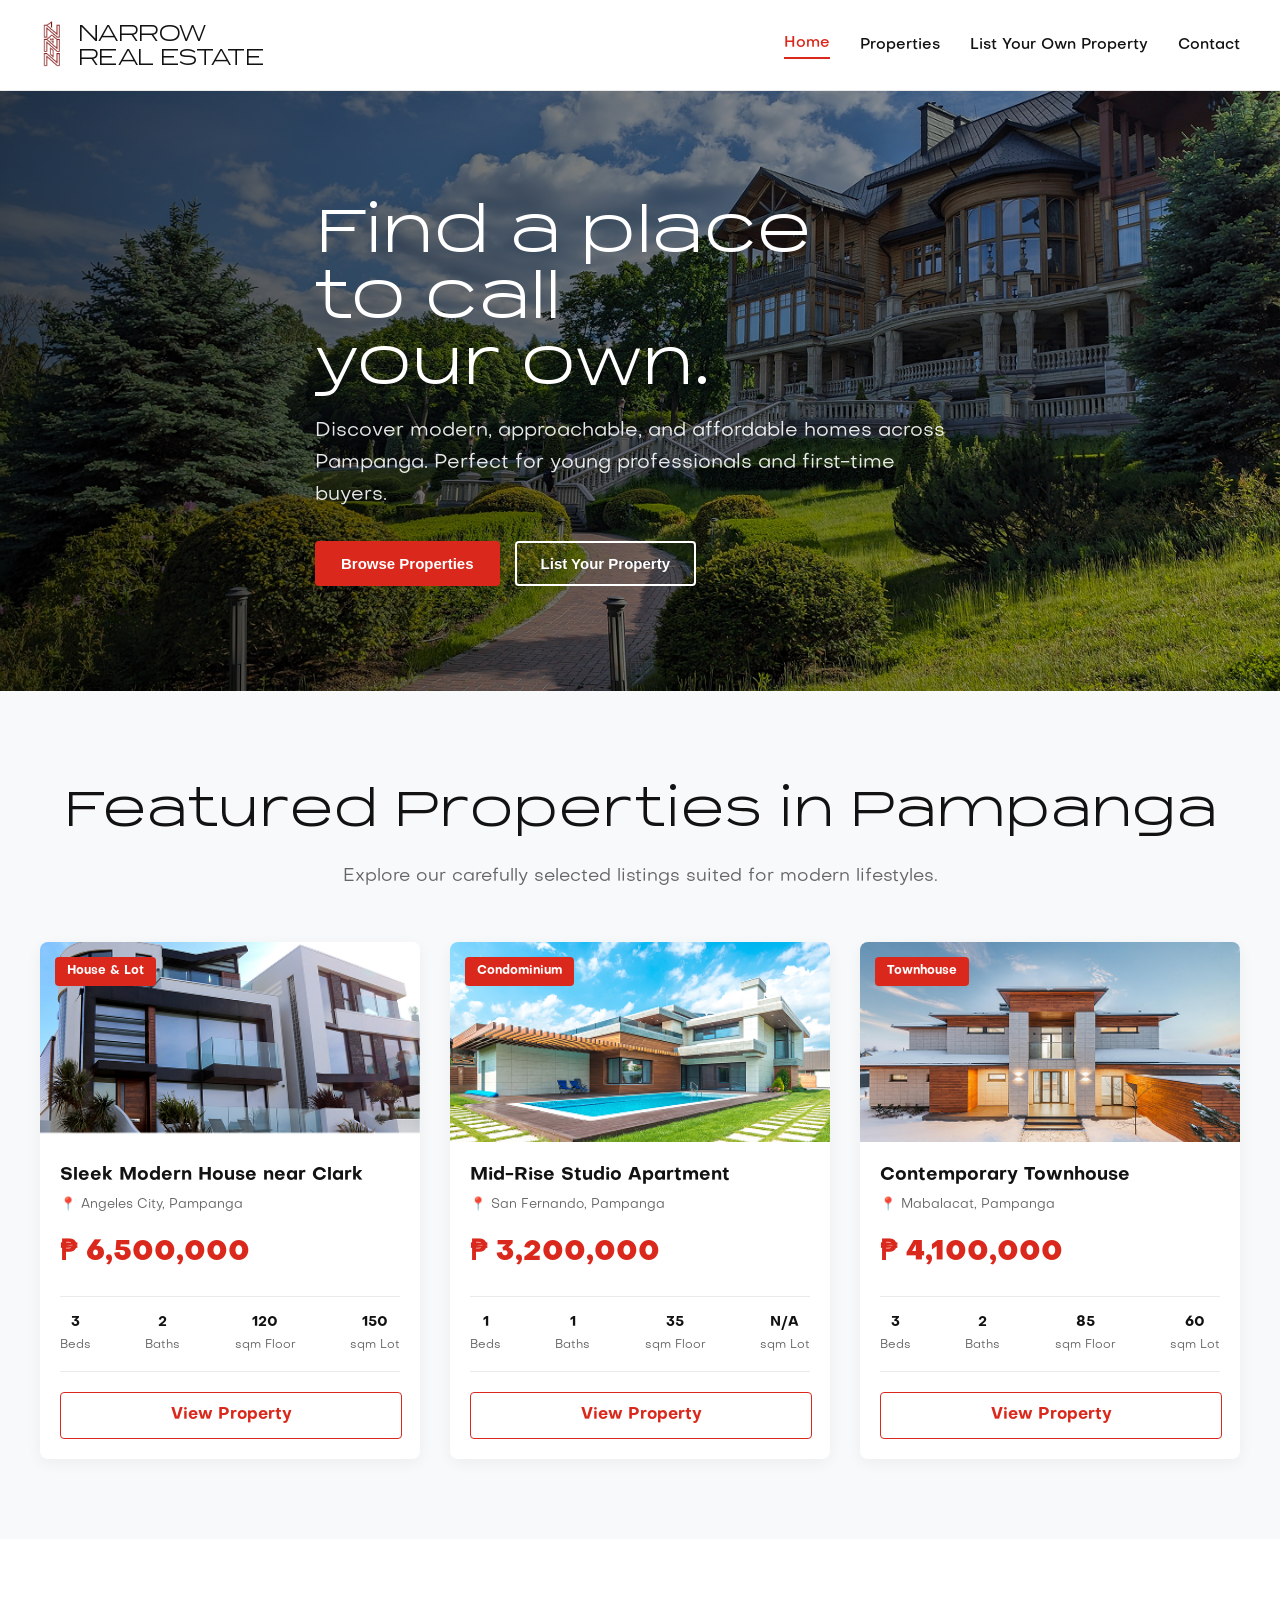
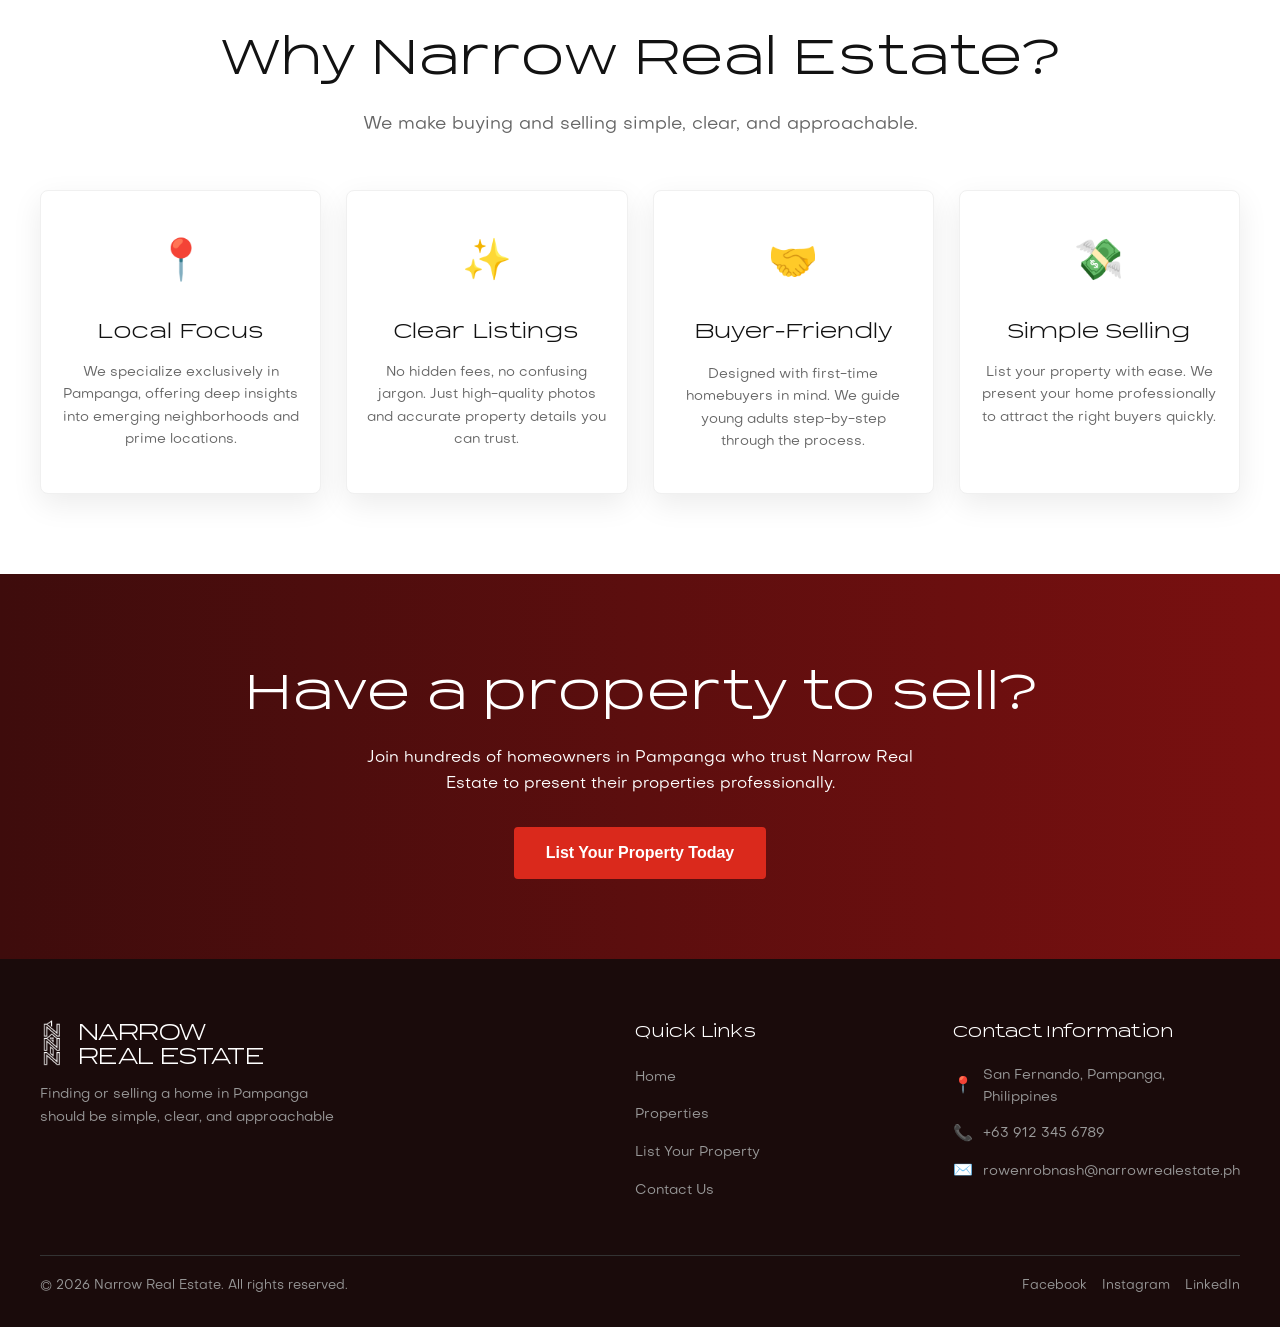
==== commit e9bede49: "Fix Formatting Errors" ====
--- a/index.html
+++ b/index.html
@@ -1,11 +1,11 @@
-<!doctype html>
+<!DOCTYPE html>
 <html lang="en">
   <head>
-    <meta charset="UTF-8" />
-    <meta name="viewport" content="width=device-width, initial-scale=1.0" />
+    <meta charset="UTF-8">
+    <meta name="viewport" content="width=device-width, initial-scale=1.0">
     <title>Narrow Real Estate</title>
-    <link rel="stylesheet" href="styles.css" />
-    <link rel="stylesheet" href="index.css" />
+    <link rel="stylesheet" href="styles.css">
+    <link rel="stylesheet" href="index.css">
   </head>
   <body>
     <header>
@@ -15,7 +15,7 @@
             src="images/narrow.png"
             alt="Narrow Real Estate Logo"
             class="brand-logo-img"
-          />
+          >
           <div class="brand-text">
             <span>NARROW</span>
             <span>REAL ESTATE</span>
@@ -33,7 +33,7 @@
     <section class="hero">
       <div class="container">
         <div class="hero-content">
-          <h1>Find a place<br />to call<br />your own.</h1>
+          <h1>Find a place<br>to call<br>your own.</h1>
           <p>
             Discover modern, approachable, and affordable homes across Pampanga.
             Perfect for young professionals and first-time buyers.
@@ -61,7 +61,7 @@
           <div class="property-card">
             <div class="property-img-container">
               <span class="badge">House &amp; Lot</span>
-              <img src="images/house1.png" alt="Sleek Modern House" />
+              <img src="images/house1.png" alt="Sleek Modern House">
             </div>
             <div class="property-info">
               <h3>Sleek Modern House near Clark</h3>
@@ -82,11 +82,11 @@
           <div class="property-card">
             <div class="property-img-container">
               <span class="badge">Condominium</span>
-              <img src="images/house2.png" alt="Studio Apartment" />
+              <img src="images/house2.png" alt="Studio Apartment">
             </div>
             <div class="property-info">
               <h3>
-                Mid<span class="sans-hyphen">-</span>rise Studio Apartment
+                Mid-Rise Studio Apartment
               </h3>
               <div class="location">
                 <span class="icon">📍</span> San Fernando, Pampanga
@@ -105,7 +105,7 @@
           <div class="property-card">
             <div class="property-img-container">
               <span class="badge">Townhouse</span>
-              <img src="images/house3.png" alt="Contemporary Townhouse" />
+              <img src="images/house3.png" alt="Contemporary Townhouse">
             </div>
             <div class="property-info">
               <h3>Contemporary Townhouse</h3>
@@ -192,7 +192,7 @@
                 src="images/narrow.png"
                 alt="Narrow Logo"
                 class="brand-logo-img footer-logo-img"
-              />
+              >
               <div class="brand-text">
                 <span>NARROW</span>
                 <span>REAL ESTATE</span>
@@ -241,4 +241,4 @@
       </div>
     </footer>
   </body>
-</html>
+</html>
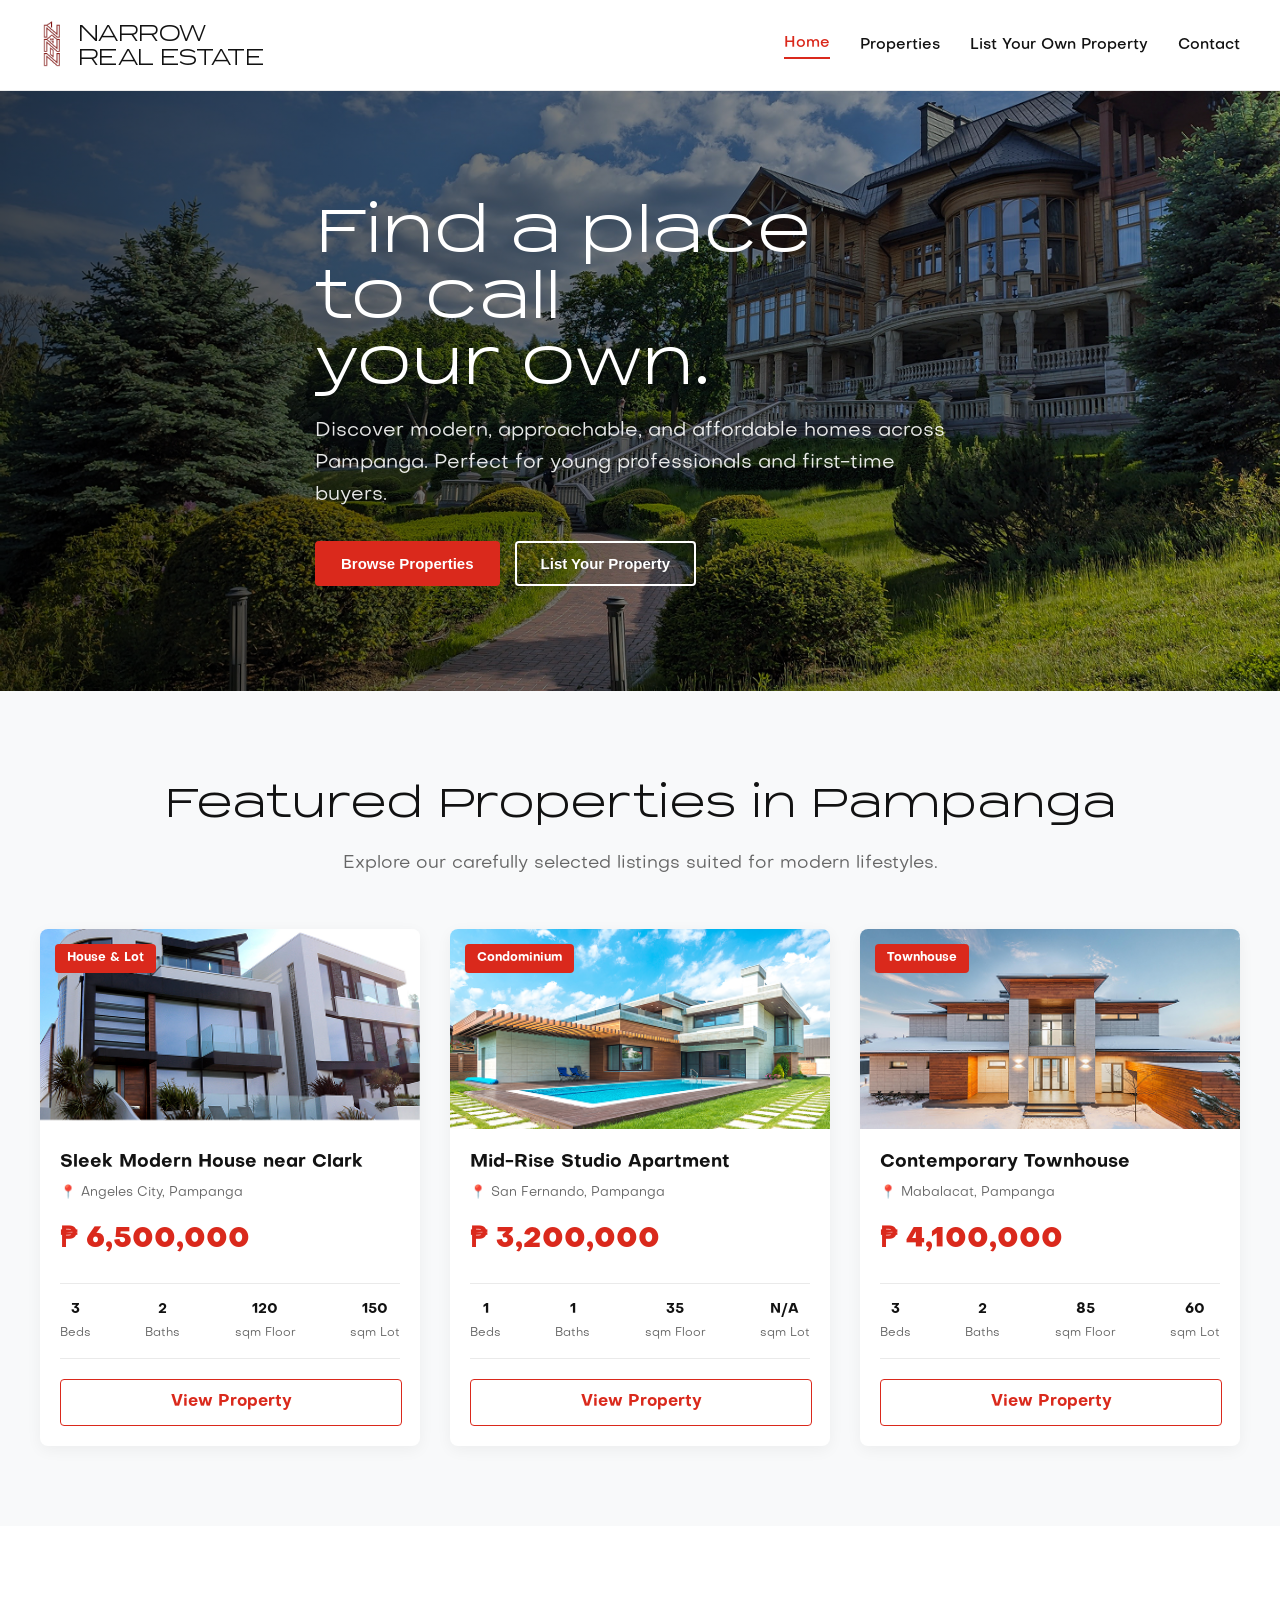
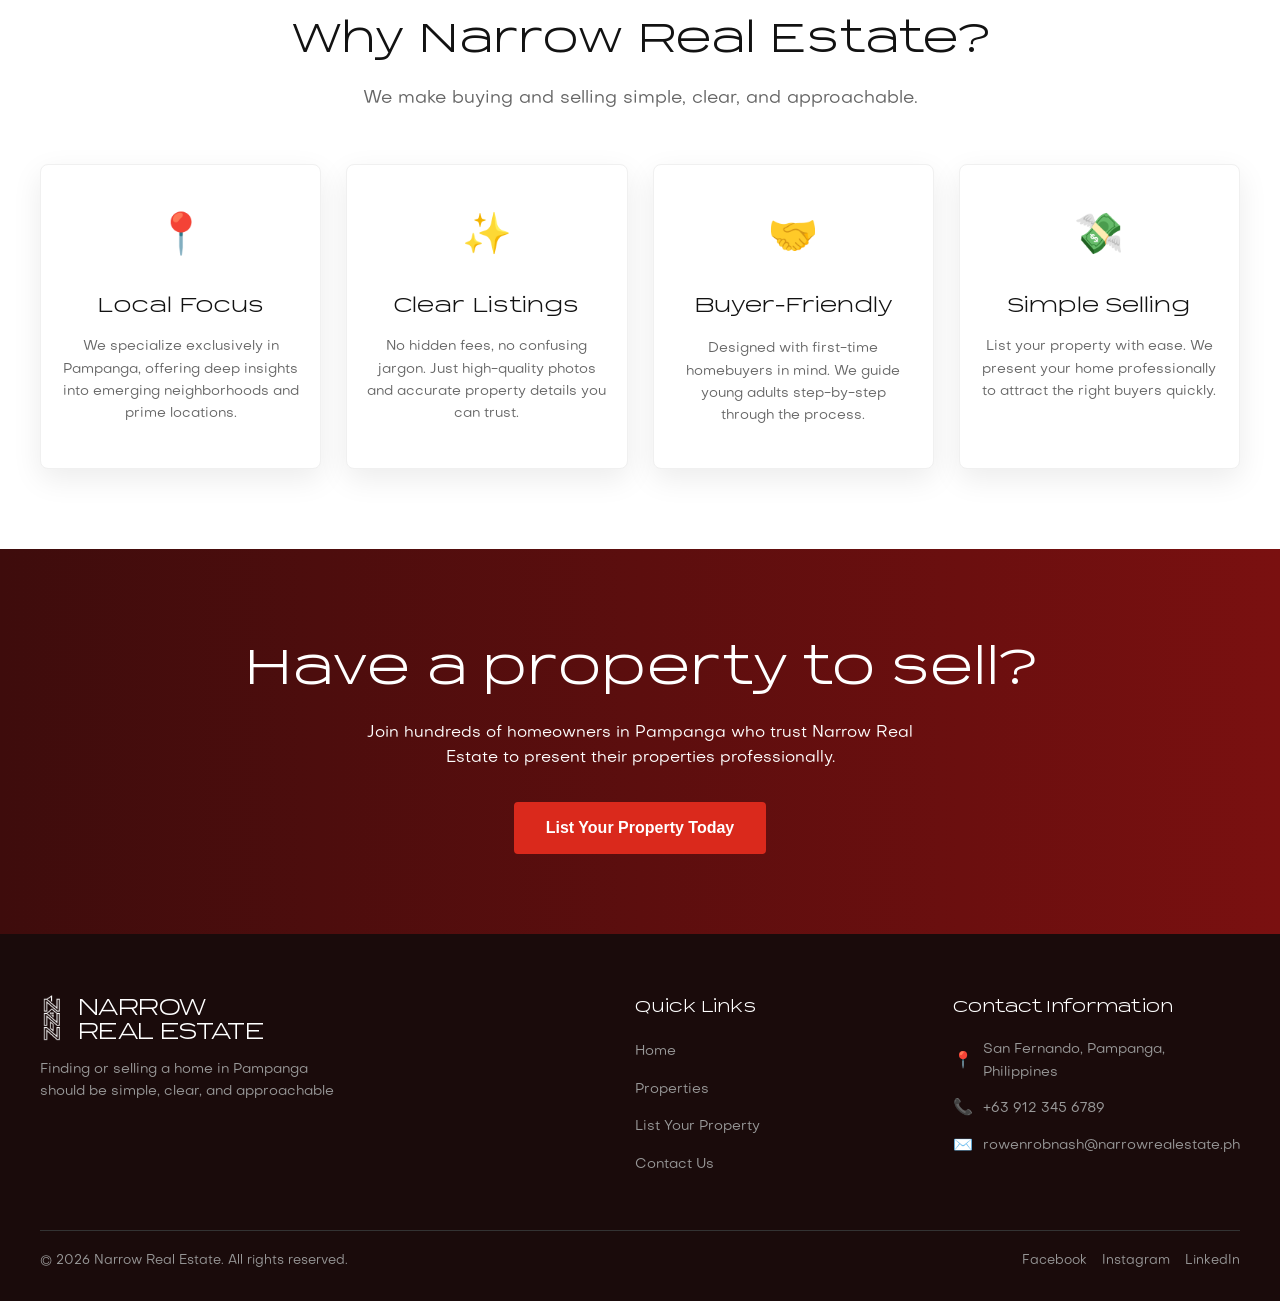
==== commit df148290: "Add Hamburger Menu" ====
--- a/index.html
+++ b/index.html
@@ -21,6 +21,13 @@
             <span>REAL ESTATE</span>
           </div>
         </a>
+        <!-- Hamburger Menu Button -->
+        <button type="button" class="burger-menu" aria-label="Toggle navigation">
+          <span></span>
+          <span></span>
+          <span></span>
+        </button>
+
         <nav class="nav-links">
           <a href="#" class="active">Home</a>
           <a href="#">Properties</a>
@@ -221,11 +228,15 @@
               </li>
               <li class="contact-item">
                 <span class="icon">📞</span>
-                <span class="text">+63 912 345 6789</span>
+                <span class="text">
+                  <a href="tel:+639123456789">+63&nbsp;912&nbsp;345&nbsp;6789</a>
+                </span>
               </li>
               <li class="contact-item">
                 <span class="icon">✉️</span>
-                <span class="text">rowenrobnash@narrowrealestate.ph</span>
+                <span class="text">
+                  <a href="mailto:rowenrobnash@narrowrealestate.ph">rowenrobnash@narrowrealestate.ph</a>
+                </span>
               </li>
             </ul>
           </div>
@@ -233,12 +244,23 @@
         <div class="footer-bottom">
           <p>© 2026 Narrow Real Estate. All rights reserved.</p>
           <div class="social-links">
-            <a href="#">Facebook</a>
-            <a href="#">Instagram</a>
-            <a href="#">LinkedIn</a>
+            <a href="https://facebook.com" target="_blank" rel="noopener noreferrer">Facebook</a>
+            <a href="https://instagram.com" target="_blank" rel="noopener noreferrer">Instagram</a>
+            <a href="https://linkedin.com" target="_blank" rel="noopener noreferrer">LinkedIn</a>
           </div>
         </div>
       </div>
     </footer>
+
+    <!-- Mobile Menu Script -->
+    <script>
+      const burgerMenu = document.querySelector('.burger-menu');
+      const navLinks = document.querySelector('.nav-links');
+
+      burgerMenu.addEventListener('click', () => {
+        burgerMenu.classList.toggle('active-burger');
+        navLinks.classList.toggle('active-menu');
+      });
+    </script>
   </body>
 </html>
--- a/styles.css
+++ b/styles.css
@@ -198,6 +198,10 @@
     padding: 0;
 }
 
+html {
+    scroll-behavior: smooth;
+}
+
 body {
     color: var(--text-dark);
     background-color: #ffffff;
@@ -280,6 +284,7 @@
     max-width: 1200px;
     margin: 0 auto;
     padding: 0 20px;
+    position: relative;
 }
 
 .logo {
@@ -287,6 +292,7 @@
     align-items: center;
     gap: 15px;
     transition: opacity 0.3s ease;
+    z-index: 1001; /* Keeps logo above mobile menu */
 }
 
 .logo:hover {
@@ -307,6 +313,29 @@
     flex-direction: column;
 }
 
+/* Burger Menu Styles */
+.burger-menu {
+    display: none;
+    flex-direction: column;
+    justify-content: space-between;
+    width: 30px;
+    height: 21px;
+    background: transparent;
+    border: none;
+    cursor: pointer;
+    z-index: 1001;
+}
+
+.burger-menu span {
+    display: block;
+    width: 100%;
+    height: 3px;
+    background-color: var(--text-dark);
+    border-radius: 3px;
+    transition: all 0.3s ease;
+}
+
+/* Navigation Links */
 .nav-links {
     display: flex;
     gap: 30px;
@@ -425,4 +454,92 @@
 
 .social-links a:hover {
     color: #ffffff;
+}
+
+/* RESPONSIVENESS: Global, Header & Footer */
+@media (max-width: 992px) {
+    .footer-grid {
+        grid-template-columns: 1fr 1fr;
+    }
+}
+
+@media (max-width: 768px) {
+    /* Enable burger menu */
+    .burger-menu {
+        display: flex;
+    }
+
+    /* Convert nav links to dropdown */
+    .nav-links {
+        position: absolute;
+        top: 100%; /* Positions it directly under the header */
+        left: 0;
+        width: 100%;
+        background-color: #ffffff;
+        flex-direction: column;
+        align-items: center;
+        padding: 30px 20px;
+        gap: 25px;
+        box-shadow: 0 10px 15px rgba(0,0,0,0.05);
+        border-top: 1px solid #eaeaea;
+        
+        /* Hidden initially */
+        opacity: 0;
+        visibility: hidden;
+        transform: translateY(-10px);
+        transition: all 0.3s ease;
+    }
+
+    .nav-links a {
+        font-size: 18px; /* Larger tap targets for mobile */
+    }
+
+    .nav-links a.active {
+        border-bottom: none;
+        color: var(--primary-red);
+    }
+
+    /* Active state for dropdown */
+    .nav-links.active-menu {
+        opacity: 1;
+        visibility: visible;
+        transform: translateY(0);
+    }
+
+    /* Active state animation for hamburger */
+    .burger-menu.active-burger span:nth-child(1) {
+        transform: translateY(9px) rotate(45deg);
+    }
+    
+    .burger-menu.active-burger span:nth-child(2) {
+        opacity: 0;
+    }
+    
+    .burger-menu.active-burger span:nth-child(3) {
+        transform: translateY(-9px) rotate(-45deg);
+    }
+
+    /* Footer adjustments */
+    .footer-grid {
+        grid-template-columns: 1fr;
+        text-align: center;
+    }
+
+    .footer-col p {
+        margin: 0 auto;
+    }
+
+    .contact-item {
+        justify-content: center;
+    }
+
+    .footer-bottom {
+        flex-direction: column;
+        gap: 15px;
+        text-align: center;
+    }
+    
+    .social-links {
+        justify-content: center;
+    }
 }
--- a/index.css
+++ b/index.css
@@ -58,7 +58,7 @@
 }
 
 .section-title {
-    font-size: 48px; 
+    font-size: 40px; 
     font-weight: normal; 
     margin-bottom: 15px;
 }
@@ -267,4 +267,65 @@
 .btn-cta {
     padding: 15px 30px;
     font-size: 16px;
+}
+
+/* RESPONSIVENESS: Homepage specific layouts */
+@media (max-width: 992px) {
+    .hero-content h1 {
+        font-size: 64px;
+    }
+    
+    .section-title {
+        font-size: 40px;
+    }
+
+    .properties-grid,
+    .features-grid {
+        grid-template-columns: repeat(2, 1fr);
+    }
+}
+
+@media (max-width: 768px) {
+    .hero {
+        height: 500px;
+        text-align: center;
+    }
+
+    .hero-content h1 {
+        font-size: 48px;
+    }
+
+    .hero-content p {
+        font-size: 16px;
+    }
+
+    .hero-buttons {
+        flex-direction: column;
+        width: 100%;
+        max-width: 300px;
+        margin: 0 auto;
+    }
+
+    .hero-buttons .btn {
+        width: 100%;
+    }
+
+    .section-title {
+        font-size: 32px;
+    }
+    
+    .cta h2 {
+        font-size: 36px;
+    }
+
+    .featured-properties, 
+    .why-us, 
+    .cta {
+        padding: 60px 0;
+    }
+
+    .properties-grid,
+    .features-grid {
+        grid-template-columns: 1fr;
+    }
 }
